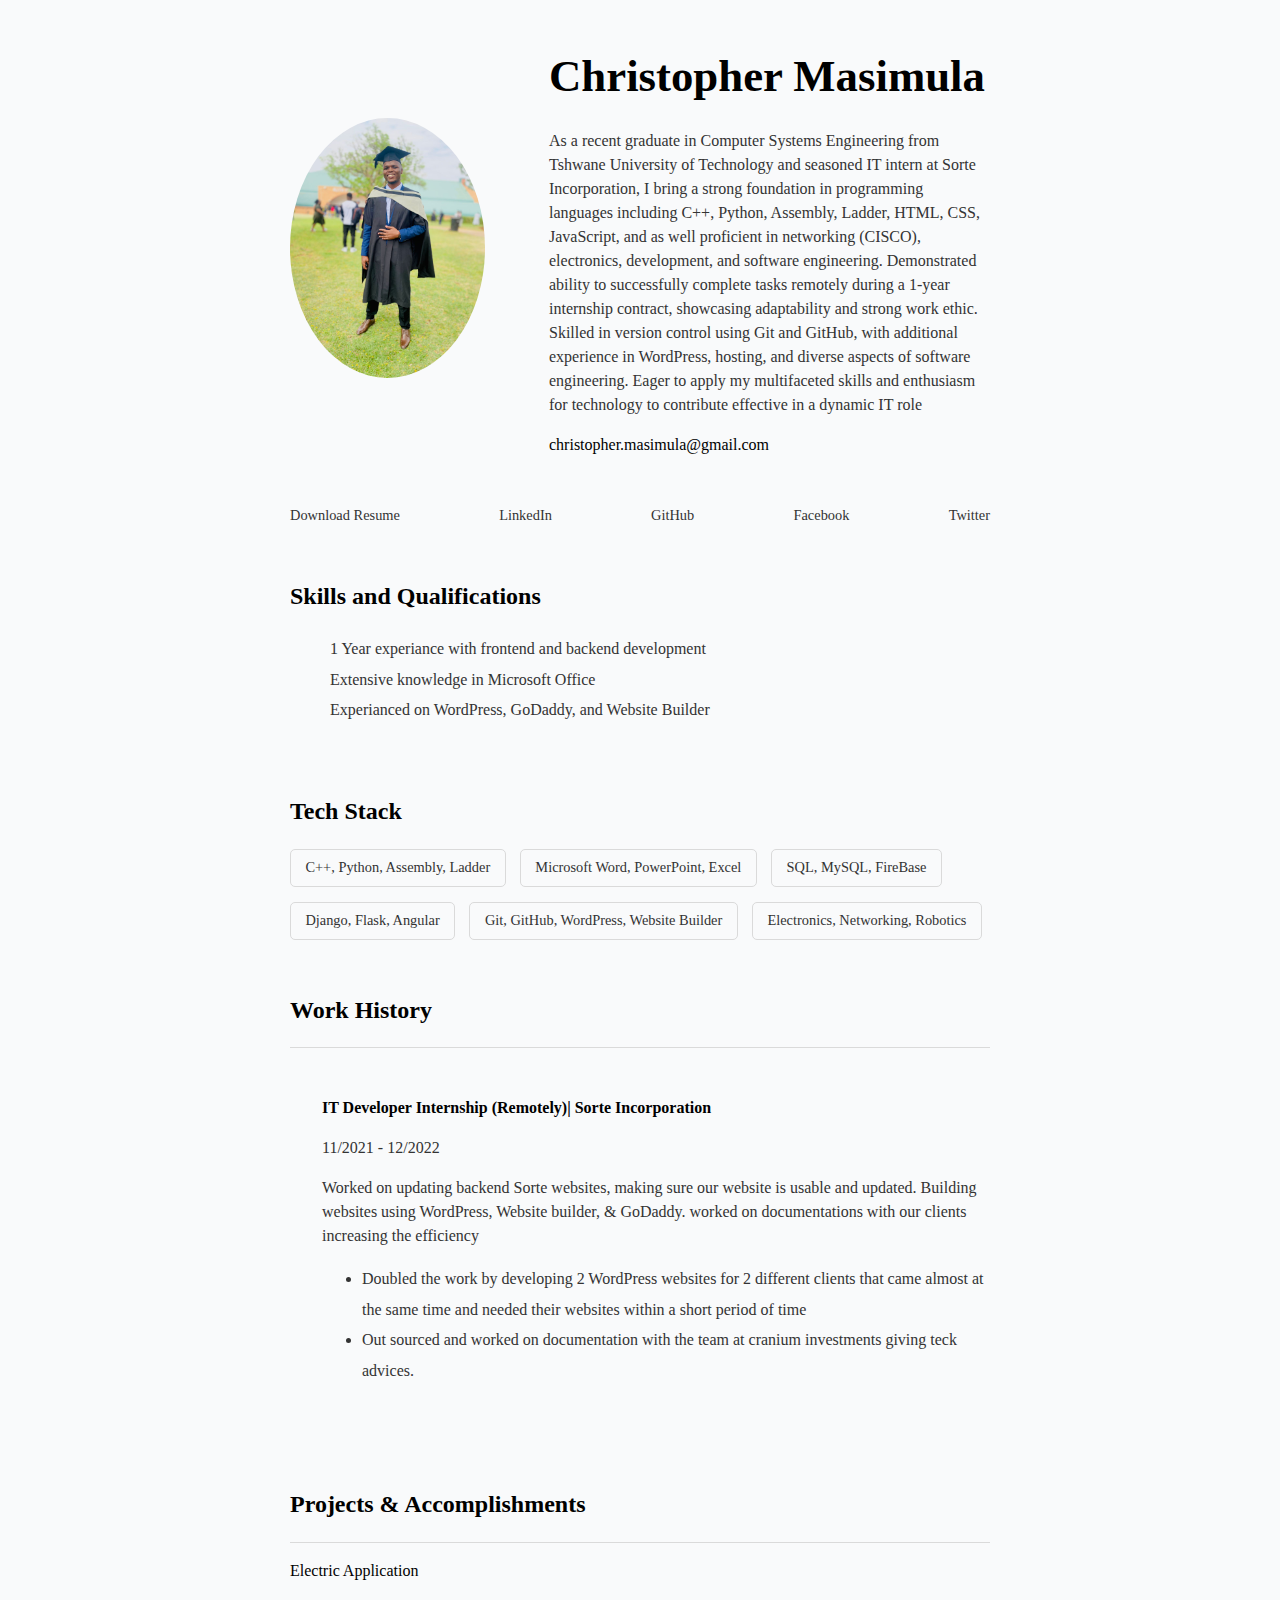
==== index.html @ c1e0e780 "First commit for my resume" ====
<!DOCTYPE html>
<html lang="en">
<head>
	<meta charset="UTF-8">
	<meta name="viewport" content="width=device-width, initial-scale=1.0">
	<title>Christopher Masimula</title>
	<link rel="stylesheet" type= "text/css" media="screen" href="./assets/styles/style.css">
</head>
<body>
	<div id="container--main">
		<section id="wrapper--hero" class="section--page">
			<img id="profile-pic" src="./assets/images/graduation.jpg" alt="Christopher Masimula">

			<div>
				<h1 id="username">Christopher Masimula</h1>
				<p id="bio">
					As a recent graduate in Computer Systems Engineering from Tshwane University of Technology and seasoned IT intern at Sorte Incorporation, 
					I bring a strong foundation in programming languages including C++, Python, Assembly, Ladder, HTML, CSS, JavaScript, 
					and as well proficient in networking (CISCO), electronics, development, and software engineering. 
					Demonstrated ability to successfully complete tasks remotely during a 1-year internship contract, showcasing adaptability and strong work ethic. 
					Skilled in version control using Git and GitHub, with additional experience in WordPress, hosting, and diverse aspects of software engineering. 
					Eager to apply my multifaceted skills and enthusiasm for technology to contribute effective in a dynamic IT role
				</p>
				<p id="email"><a href="mailto:christopher.masimula@gmail.com">christopher.masimula@gmail.com</a></p>
			</div>
		</section>

		<section id="wrapper--social" class="section--page">
			<div id="social--list">
				<a href="./assets/Christopher_Masimula_CV_.pdf" target="_blank">Download Resume</a>
				<a href="https://www.linkedin.com/in/christopher-masimula-94ba44a" target="_blank">LinkedIn</a>
				<a href="https://github.com/Christophereasy" target="_blank">GitHub</a>
				<a href="https://www.facebook.com/christophereasyman" target="_blank">Facebook</a>
				<a href="https://twitter.com/Chriss_easy" target="_blank">Twitter</a>
			</div>
		</section>

		<section class="section--page">
			<h2>Skills and Qualifications</h2>
			<ul id="qualifications--list">
				<li>1 Year experiance with frontend and backend development</li>
				<li>Extensive knowledge in Microsoft Office</li>
				<li>Experianced on WordPress, GoDaddy, and Website Builder</li>
			</ul>
		</section>

		<section class="section--page">

			<h2>Tech Stack</h2>

			<div id="wrapper--techstack__items">
				<div class="card--teckstack">
					<span>C++, Python, Assembly, Ladder</span>
					
				</div>
	
				<div class="card--teckstack">
					<span>Microsoft Word, PowerPoint, Excel</span>
				</div>
	
				<div class="card--teckstack">
					<span>SQL, MySQL, FireBase</span>
				</div>
	
				<div class="card--teckstack">
					<span>Django, Flask, Angular</span>
				</div>
	
				<div class="card--teckstack">
					<span>Git, GitHub, WordPress, Website Builder</span>
				</div>

				<div class="card--teckstack">
					<span>Electronics, Networking, Robotics</span>
				</div>
			</div>

		</section>

		<section id="work-history-wrapper" class="section--page">

			<h2>Work History</h2>

			<div class="line-break"></div>

			<div class="card--work-history">
				<strong> IT Developer Internship (Remotely)| Sorte Incorporation</strong>
				<p>11/2021 - 12/2022</p>
				<p>Worked on updating backend Sorte websites, making sure our website is usable and updated. Building websites using WordPress, Website builder, & GoDaddy. 
					worked on documentations with our clients increasing the efficiency </p>
				<ul>
					<li>Doubled the work by developing 2 WordPress websites for 2 different clients that came almost at the same time and needed their websites within a short period of time</li>
					<li>Out sourced and worked on documentation with the team at cranium investments giving teck advices.</li>
				</ul>
			</div>

		</section>

		<section class="section--page">
			<h2>Projects & Accomplishments</h2>

			<div class="card--projects">
				<a href="project.html">Electric Application</a>
			</div>
		</section>
	</div>
</body>
</html>
---- assets/styles/style.css ----
:root{
    /*light mode*/
    --mainTextColor-light: #000;
    --secondaryTextColor-light: rgb(51 51 51);
    --mainLinkColor-light: #0da2b8;
    --mainBorderColor-light: rgb(218, 218, 218);
    --mainBgColor-light: rgb(249, 250, 251);

    /*Dark mode*/
    --mainTextColor-dark: #fff;
    --secondaryTextColor-dark: #adb0b1;
    --mainLinkColor-dark: rgb(30, 190, 214);
    --mainBorderColor-dark: #2b3031;
    --mainBgColor-dark: #131415;


    /*light mode*/
    --mainTextColor: var(--mainTextColor-light);
    --secondaryTextColor: var(--secondaryTextColor-light);
    --mainLinkColor: var(--mainLinkColor-light);
    --mainBorderColor: var(--mainBorderColor-light);
    --mainBgColor: var(--mainBgColor-light);
}

*{
    font-family: 'Readex Pro';
    line-height: 1.5em;
    box-sizing: border-box;
    color: var(--mainTextColor);
}

body{
    background-color: var(--mainBgColor);
}

p, span, li{
    color: var(--secondaryTextColor);
    font-size: 1em;
}

a{
    text-decoration: none;
    color: var(--mainLinkColor);
    font-size: 500;
}

li{
    line-height: 1.9em;
}

#container--main{
    max-width: 700px;
    margin: 0 auto;
}

.section--page{
    padding-top: 1em;
    padding-bottom: 1em;
}

#wrapper--hero{
    display: flex;
    align-items: center;
    gap: 4em;
}

#username{
    font-size: 2.8em;
    line-height: 1em;
}

#bio, a{
    font-weight: 300;
}

#profile-pic{
    border-radius: 50%;
    width: 260px;
    height: 260px;
    object-fit: cover;
}

#email, a{
    color: var(--mainTextColor);
}

#email a:hover{
    color: var(--mainLinkColor);
}

#social--list{
    display: flex;
    justify-content: space-between;
    column-gap: 1em;
    flex-wrap: wrap;
 
}
#social--list a{
    font-size: 0.9em;
    color: var(--secondaryTextColor);
    transition: 0.3s;
}

#social--list a:hover{
    color: var(--mainLinkColor);
}

#qualifications--list{
    list-style: none;
}

#wrapper--techstack__items{
    display: flex;
    flex-wrap: wrap;
    gap: 1em;
    font-size: 0.9em;
}

.card--teckstack{
    border: 1px solid var(--mainBorderColor);
    padding: 0.5em 1em;
    border-radius: 5px;
}

.card--work-history{
    border-left: 1px solidvar(--mainBorderColor);
    margin-top: 3em;
    margin-bottom: 3em;
    padding-left: 2em;
}

.line-break{
    background-color: var(--mainBorderColor);
    height: 1px;
}

.card--projects{
    padding-top: 1em;
    padding-bottom: 1em;
    border-top: 1px solid var(--mainBorderColor);

}

.card--projects a{
    color: var(--mainTextColor);
    transition: 0.3s;
}

.card--projects a:hover{
    color: var(--mainLinkColor);
}

@media(max-width: 600px){
    #wrapper--hero{
        flex-direction: column;
        gap: 1em;
    }

    #profile-pic{
        width: 300px;
        height: 300px;
    }

    .section--page{
        padding-top: 1em;
        padding-bottom: 1em;
    }

    .card--work-history{
        border-left: none;
        padding-left: 0;
    }

    #username{
        font-size: 2.5em;
    }
}
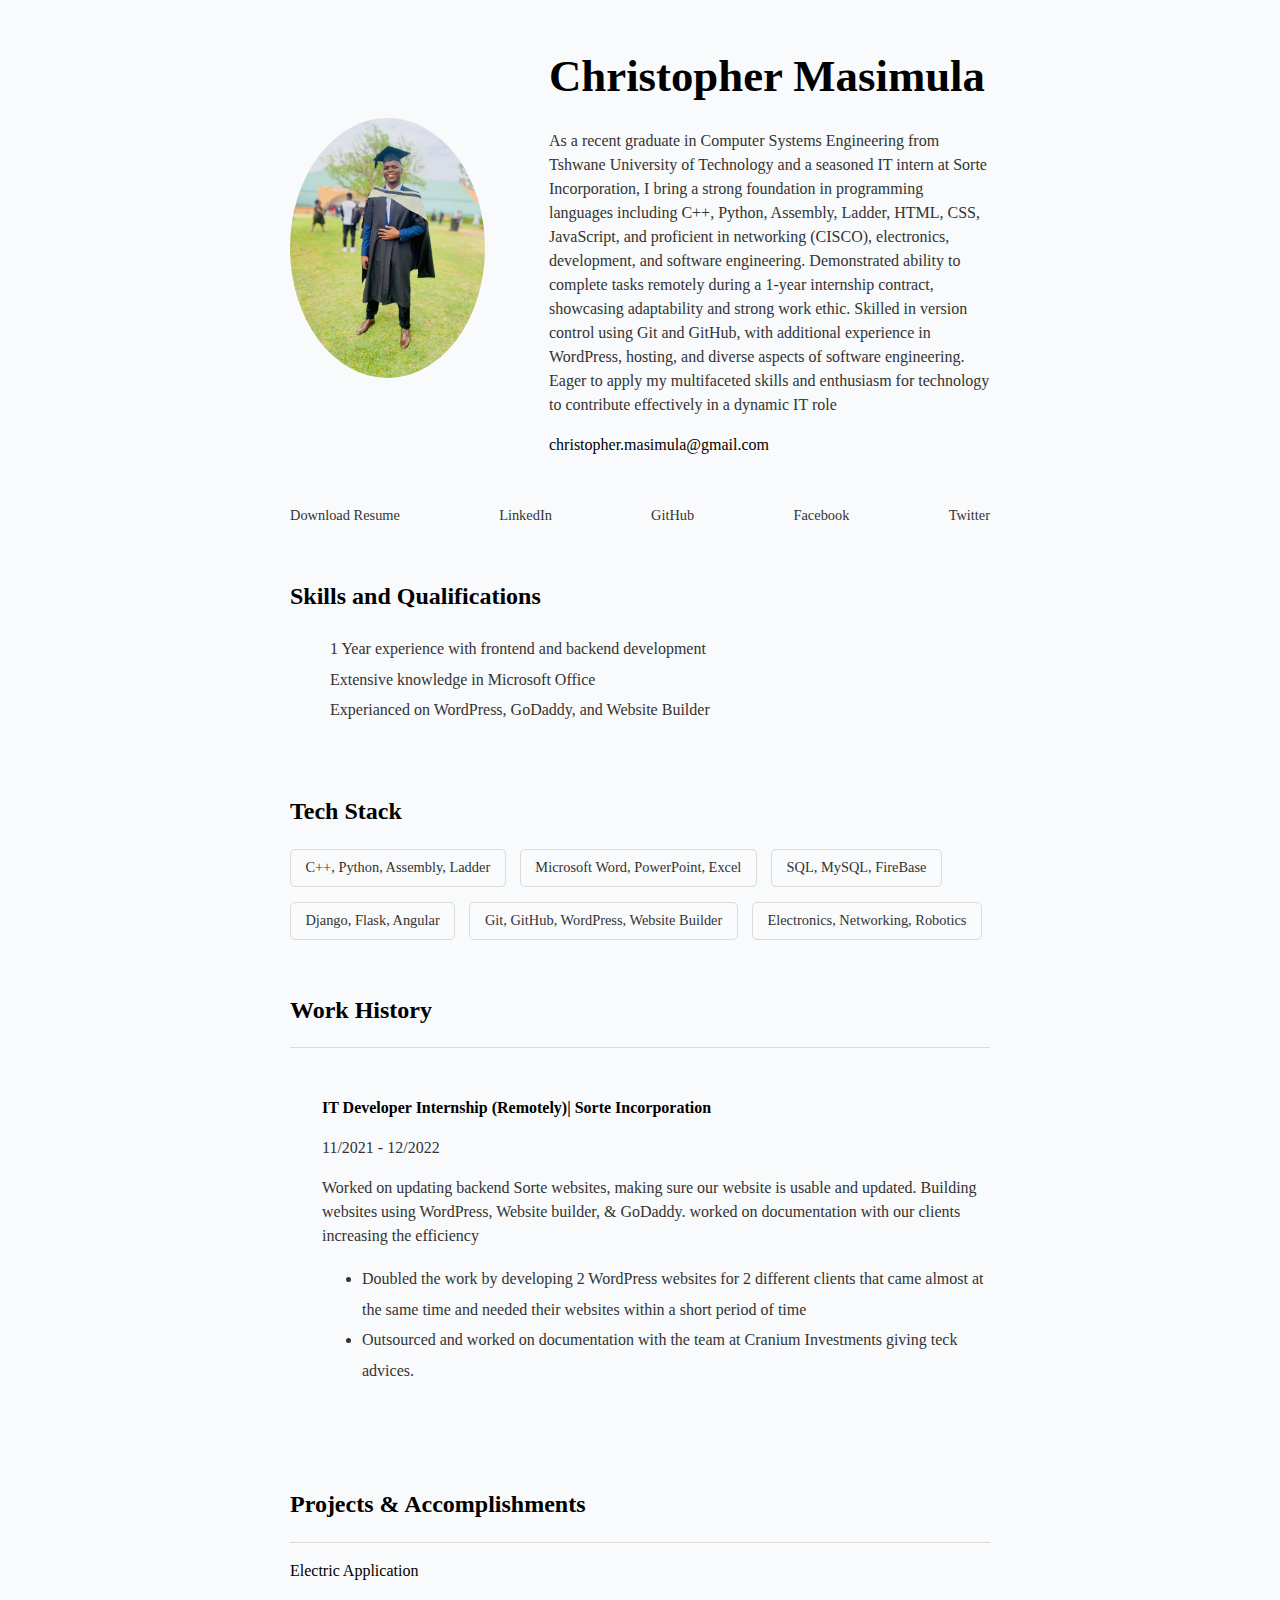
==== commit f49c32a7: "Update index.html" ====
--- a/index.html
+++ b/index.html
@@ -14,12 +14,12 @@
 			<div>
 				<h1 id="username">Christopher Masimula</h1>
 				<p id="bio">
-					As a recent graduate in Computer Systems Engineering from Tshwane University of Technology and seasoned IT intern at Sorte Incorporation, 
+					As a recent graduate in Computer Systems Engineering from Tshwane University of Technology and a seasoned IT intern at Sorte Incorporation, 
 					I bring a strong foundation in programming languages including C++, Python, Assembly, Ladder, HTML, CSS, JavaScript, 
-					and as well proficient in networking (CISCO), electronics, development, and software engineering. 
-					Demonstrated ability to successfully complete tasks remotely during a 1-year internship contract, showcasing adaptability and strong work ethic. 
+					and proficient in networking (CISCO), electronics, development, and software engineering. 
+					Demonstrated ability to complete tasks remotely during a 1-year internship contract, showcasing adaptability and strong work ethic. 
 					Skilled in version control using Git and GitHub, with additional experience in WordPress, hosting, and diverse aspects of software engineering. 
-					Eager to apply my multifaceted skills and enthusiasm for technology to contribute effective in a dynamic IT role
+					Eager to apply my multifaceted skills and enthusiasm for technology to contribute effectively in a dynamic IT role
 				</p>
 				<p id="email"><a href="mailto:christopher.masimula@gmail.com">christopher.masimula@gmail.com</a></p>
 			</div>
@@ -28,7 +28,7 @@
 		<section id="wrapper--social" class="section--page">
 			<div id="social--list">
 				<a href="./assets/Christopher_Masimula_CV_.pdf" target="_blank">Download Resume</a>
-				<a href="https://www.linkedin.com/in/christopher-masimula-94ba44a" target="_blank">LinkedIn</a>
+				<a href="https://www.linkedin.com/in/christopher-masimula-945ba44a/" target="_blank">LinkedIn</a>
 				<a href="https://github.com/Christophereasy" target="_blank">GitHub</a>
 				<a href="https://www.facebook.com/christophereasyman" target="_blank">Facebook</a>
 				<a href="https://twitter.com/Chriss_easy" target="_blank">Twitter</a>
@@ -38,7 +38,7 @@
 		<section class="section--page">
 			<h2>Skills and Qualifications</h2>
 			<ul id="qualifications--list">
-				<li>1 Year experiance with frontend and backend development</li>
+				<li>1 Year experience with frontend and backend development</li>
 				<li>Extensive knowledge in Microsoft Office</li>
 				<li>Experianced on WordPress, GoDaddy, and Website Builder</li>
 			</ul>
@@ -87,10 +87,10 @@
 				<strong> IT Developer Internship (Remotely)| Sorte Incorporation</strong>
 				<p>11/2021 - 12/2022</p>
 				<p>Worked on updating backend Sorte websites, making sure our website is usable and updated. Building websites using WordPress, Website builder, & GoDaddy. 
-					worked on documentations with our clients increasing the efficiency </p>
+					worked on documentation with our clients increasing the efficiency </p>
 				<ul>
 					<li>Doubled the work by developing 2 WordPress websites for 2 different clients that came almost at the same time and needed their websites within a short period of time</li>
-					<li>Out sourced and worked on documentation with the team at cranium investments giving teck advices.</li>
+					<li>Outsourced and worked on documentation with the team at Cranium Investments giving teck advices.</li>
 				</ul>
 			</div>
 
@@ -105,4 +105,4 @@
 		</section>
 	</div>
 </body>
-</html>+</html>
